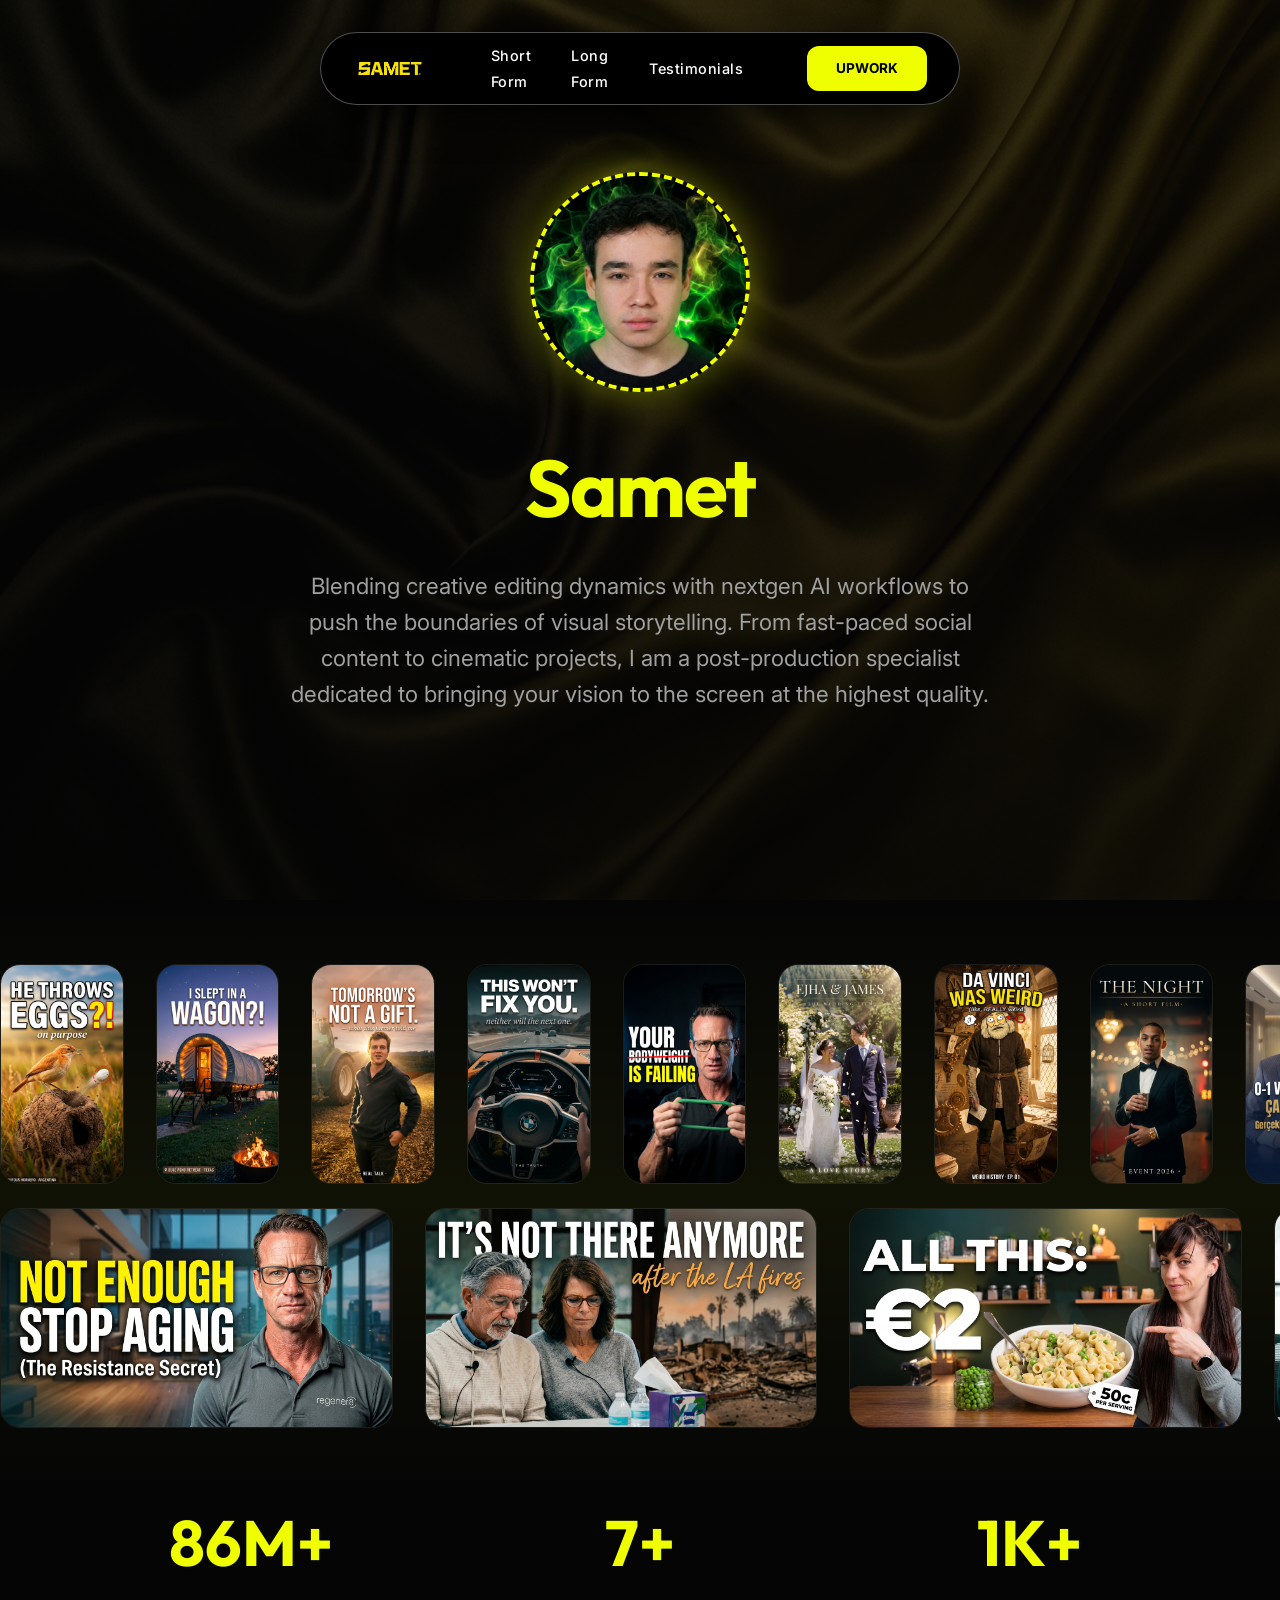
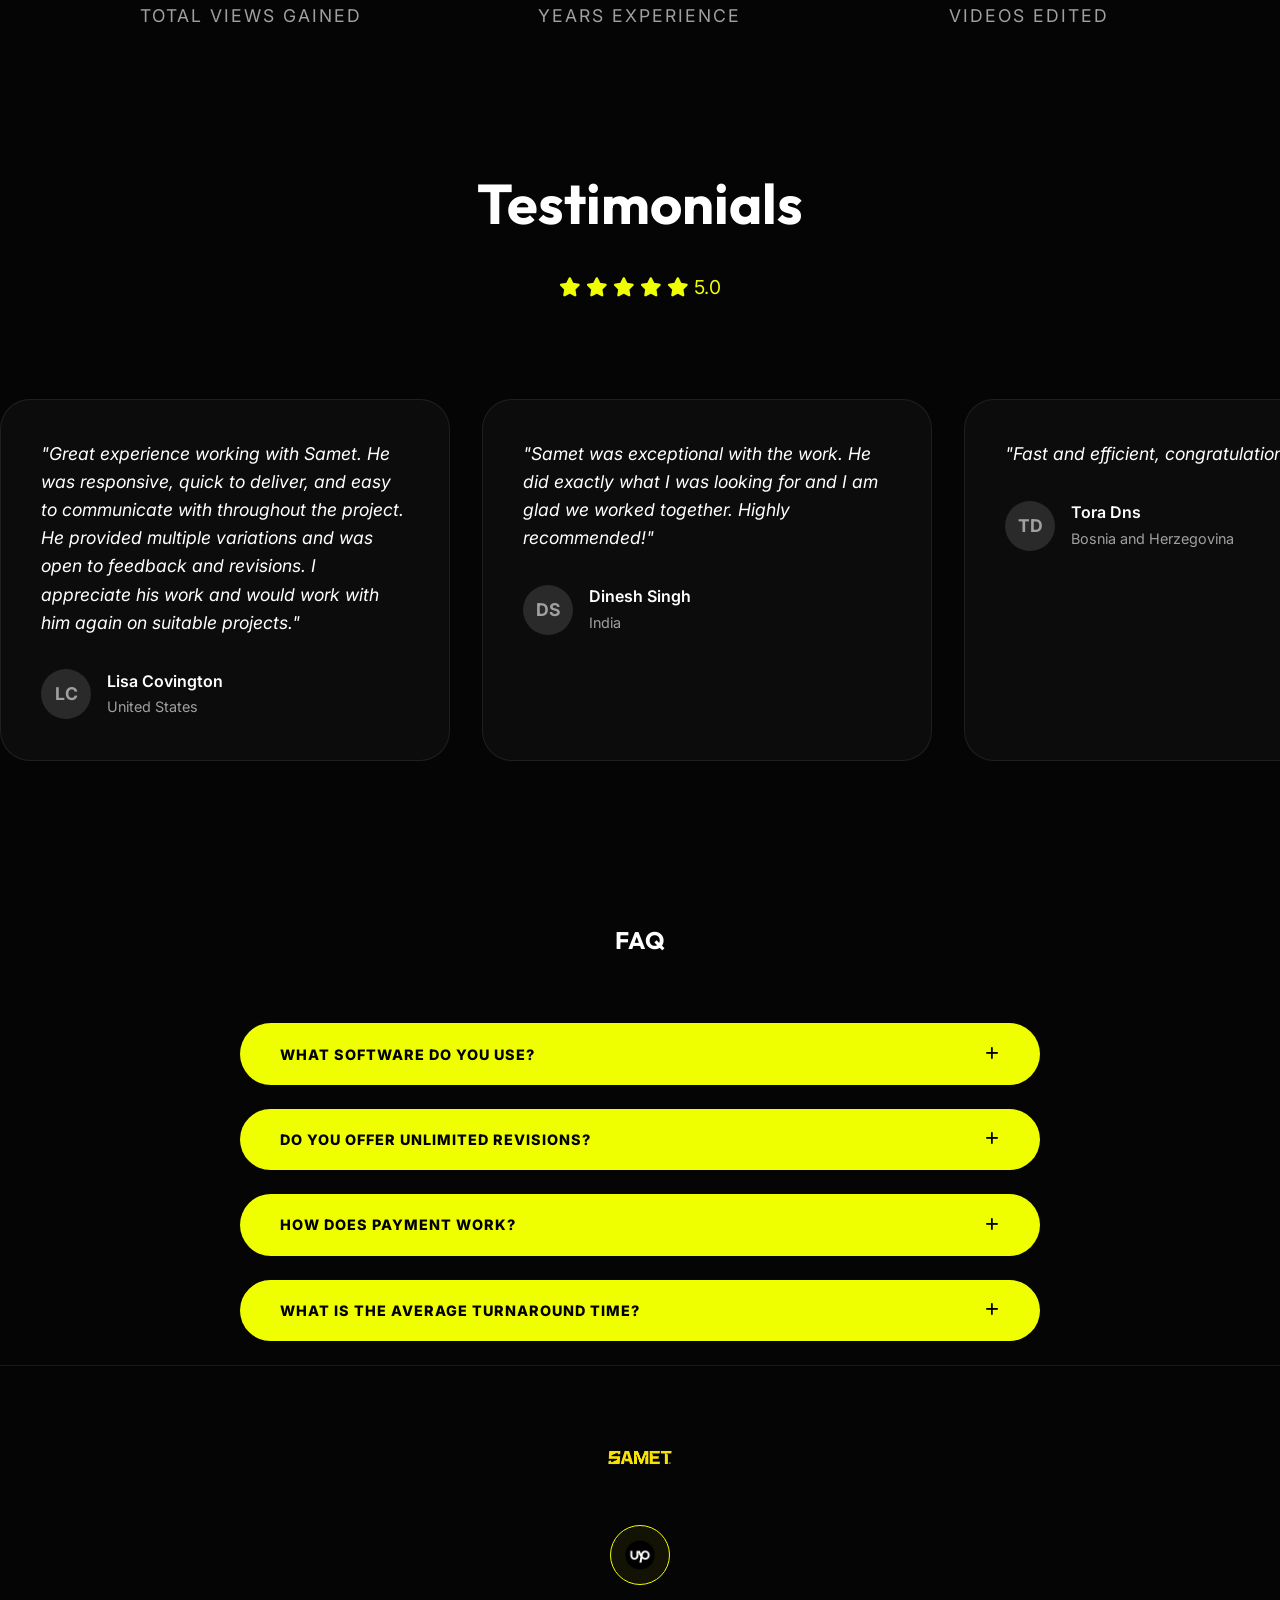
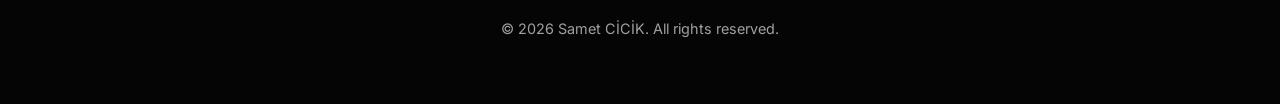
==== index.html @ 7d6d7847 "Add files via upload" ====
<!DOCTYPE html>
<html lang="en">
<head>
    <meta charset="UTF-8">
    <meta name="viewport" content="width=device-width, initial-scale=1.0">
    <title>Samet | Premium Video Editing Portfolio</title>
    <meta name="description" content="Professional video editor for top content creators. High conversion, retention-focused editing.">
    <link rel="stylesheet" href="style.css">
    <link rel="icon" type="image/png" href="logo.png">
    <link rel="stylesheet" href="https://cdnjs.cloudflare.com/ajax/libs/font-awesome/6.4.0/css/all.min.css">
</head>
<body>

    <nav>
        <div class="nav-capsule">
            <a href="#" class="nav-logo"><img src="logoyazi.png" alt="SAMET."></a>
            <ul class="nav-links">
                <li><a href="short.html" id="nav-short-form">Short Form</a></li>
                <li><a href="long.html" id="nav-long-form">Long Form</a></li>
                <li><a href="#testimonials">Testimonials</a></li>
            </ul>
            <a href="https://www.upwork.com/freelancers/~013fd8ff4d81ea046d" target="_blank" class="nav-cta">UPWORK</a>
        </div>
    </nav>

    <main>
        <!-- Hero Section -->
        <section class="hero" id="home">
            <div class="hero-glow"></div>
            <div class="container">
                <div class="profile-container" data-reveal>
                    <img src="pp.jpeg" alt="Samet" class="profile-img">
                </div>
                <h1 data-reveal>Samet</h1>
                <p data-reveal>Blending creative editing dynamics with nextgen AI workflows to push the boundaries of visual storytelling. From fast-paced social content to cinematic projects, I am a post-production specialist dedicated to bringing your vision to the screen at the highest quality.</p>
            </div>
        </section>

        <!-- Portfolio Preview -->
        <div class="portfolio-preview" id="portfolio">
            <!-- Row 1: Short videos - normal speed -->
            <div class="marquee-container">
                <img src="masaustuthumbnails/short1.jpeg" alt="Short 1" class="thumbnail-strip">
                <img src="masaustuthumbnails/short3.jpeg" alt="Short 3" class="thumbnail-strip">
                <img src="masaustuthumbnails/short5.jpeg" alt="Short 5" class="thumbnail-strip">
                <img src="masaustuthumbnails/short7.jpeg" alt="Short 7" class="thumbnail-strip">
                <img src="masaustuthumbnails/short9.jpeg" alt="Short 9" class="thumbnail-strip">
                <img src="masaustuthumbnails/short2.jpeg" alt="Short 2" class="thumbnail-strip">
                <img src="masaustuthumbnails/short4.jpeg" alt="Short 4" class="thumbnail-strip">
                <img src="masaustuthumbnails/short6.jpeg" alt="Short 6" class="thumbnail-strip">
                <img src="masaustuthumbnails/short8.jpeg" alt="Short 8" class="thumbnail-strip">
                <img src="masaustuthumbnails/short10.jpeg" alt="Short 10" class="thumbnail-strip">
                <!-- Duplicate for loop -->
                <img src="masaustuthumbnails/short1.jpeg" alt="Short 1" class="thumbnail-strip">
                <img src="masaustuthumbnails/short3.jpeg" alt="Short 3" class="thumbnail-strip">
                <img src="masaustuthumbnails/short5.jpeg" alt="Short 5" class="thumbnail-strip">
                <img src="masaustuthumbnails/short7.jpeg" alt="Short 7" class="thumbnail-strip">
                <img src="masaustuthumbnails/short9.jpeg" alt="Short 9" class="thumbnail-strip">
                <img src="masaustuthumbnails/short2.jpeg" alt="Short 2" class="thumbnail-strip">
                <img src="masaustuthumbnails/short4.jpeg" alt="Short 4" class="thumbnail-strip">
                <img src="masaustuthumbnails/short6.jpeg" alt="Short 6" class="thumbnail-strip">
                <img src="masaustuthumbnails/short8.jpeg" alt="Short 8" class="thumbnail-strip">
                <img src="masaustuthumbnails/short10.jpeg" alt="Short 10" class="thumbnail-strip">
            </div>
            <!-- Row 2: Long videos - slower -->
            <div class="marquee-container marquee-slow">
                <img src="masaustuthumbnails/long1.jpeg" alt="Long 1" class="thumbnail-strip">
                <img src="masaustuthumbnails/long3.jpeg" alt="Long 3" class="thumbnail-strip">
                <img src="masaustuthumbnails/long5.jpeg" alt="Long 5" class="thumbnail-strip">
                <img src="masaustuthumbnails/long7.jpeg" alt="Long 7" class="thumbnail-strip">
                <img src="masaustuthumbnails/long2.jpeg" alt="Long 2" class="thumbnail-strip">
                <img src="masaustuthumbnails/long4.jpeg" alt="Long 4" class="thumbnail-strip">
                <img src="masaustuthumbnails/long6.jpeg" alt="Long 6" class="thumbnail-strip">
                <!-- Duplicate for loop -->
                <img src="masaustuthumbnails/long1.jpeg" alt="Long 1" class="thumbnail-strip">
                <img src="masaustuthumbnails/long3.jpeg" alt="Long 3" class="thumbnail-strip">
                <img src="masaustuthumbnails/long5.jpeg" alt="Long 5" class="thumbnail-strip">
                <img src="masaustuthumbnails/long7.jpeg" alt="Long 7" class="thumbnail-strip">
                <img src="masaustuthumbnails/long2.jpeg" alt="Long 2" class="thumbnail-strip">
                <img src="masaustuthumbnails/long4.jpeg" alt="Long 4" class="thumbnail-strip">
                <img src="masaustuthumbnails/long6.jpeg" alt="Long 6" class="thumbnail-strip">
            </div>
        </div>

        <!-- Stats Section -->
        <section class="container stats">
            <div class="stat-item" data-reveal>
                <h2>86M+</h2>
                <p>Total Views Gained</p>
            </div>
            <div class="stat-item" data-reveal>
                <h2>7+</h2>
                <p>Years Experience</p>
            </div>
            <div class="stat-item" data-reveal>
                <h2>1K+</h2>
                <p>Videos Edited</p>
            </div>
        </section>

        <section id="testimonials">
            <div class="container">
                <div class="testimonials-header" data-reveal>
                    <h2>Testimonials</h2>

                    <div class="stars">
                        <i class="fas fa-star"></i>
                        <i class="fas fa-star"></i>
                        <i class="fas fa-star"></i>
                        <i class="fas fa-star"></i>
                        <i class="fas fa-star"></i>
                        <span>5.0</span>
                    </div>
                </div>
            </div>

            <div class="testimonial-grid">
                <div class="testimonial-track">
                    <!-- First set of cards -->
                    <div class="testimonial-card">
                        <p>"Great experience working with Samet. He was responsive, quick to deliver, and easy to communicate with throughout the project. He provided multiple variations and was open to feedback and revisions. I appreciate his work and would work with him again on suitable projects."</p>
                        <div class="user-info">
                            <div class="avatar-placeholder">LC</div>
                            <div class="user-details">
                                <h4>Lisa Covington</h4>
                                <span>United States</span>
                            </div>
                        </div>
                    </div>
                    <div class="testimonial-card">
                        <p>"Samet was exceptional with the work. He did exactly what I was looking for and I am glad we worked together. Highly recommended!"</p>
                        <div class="user-info">
                            <div class="avatar-placeholder">DS</div>
                            <div class="user-details">
                                <h4>Dinesh Singh</h4>
                                <span>India</span>
                            </div>
                        </div>
                    </div>
                    <div class="testimonial-card">
                        <p>"Fast and efficient, congratulations."</p>
                        <div class="user-info">
                            <div class="avatar-placeholder">TD</div>
                            <div class="user-details">
                                <h4>Tora Dns</h4>
                                <span>Bosnia and Herzegovina</span>
                            </div>
                        </div>
                    </div>
                    <div class="testimonial-card">
                        <p>"Job completed successfully with strong skills that make you an excellent freelancer who I feel comfortable reaching out to."</p>
                        <div class="user-info">
                            <div class="avatar-placeholder">FB</div>
                            <div class="user-details">
                                <h4>Fabio Bronski</h4>
                                <span>Romania</span>
                            </div>
                        </div>
                    </div>
                    <div class="testimonial-card">
                        <p>"Spectacular speed to complete task."</p>
                        <div class="user-info">
                            <div class="avatar-placeholder">LH</div>
                            <div class="user-details">
                                <h4>La Habra</h4>
                                <span>United States</span>
                            </div>
                        </div>
                    </div>
                    <!-- Duplicate set for seamless loop -->
                    <div class="testimonial-card">
                        <p>"Great experience working with Samet. He was responsive, quick to deliver, and easy to communicate with throughout the project. He provided multiple variations and was open to feedback and revisions. I appreciate his work and would work with him again on suitable projects."</p>
                        <div class="user-info">
                            <div class="avatar-placeholder">LC</div>
                            <div class="user-details">
                                <h4>Lisa Covington</h4>
                                <span>United States</span>
                            </div>
                        </div>
                    </div>
                    <div class="testimonial-card">
                        <p>"Samet was exceptional with the work. He did exactly what I was looking for and I am glad we worked together. Highly recommended!"</p>
                        <div class="user-info">
                            <div class="avatar-placeholder">DS</div>
                            <div class="user-details">
                                <h4>Dinesh Singh</h4>
                                <span>India</span>
                            </div>
                        </div>
                    </div>
                    <div class="testimonial-card">
                        <p>"Fast and efficient, congratulations."</p>
                        <div class="user-info">
                            <div class="avatar-placeholder">TD</div>
                            <div class="user-details">
                                <h4>Tora Dns</h4>
                                <span>Bosnia and Herzegovina</span>
                            </div>
                        </div>
                    </div>
                    <div class="testimonial-card">
                        <p>"Job completed successfully with strong skills that make you an excellent freelancer who I feel comfortable reaching out to."</p>
                        <div class="user-info">
                            <div class="avatar-placeholder">FB</div>
                            <div class="user-details">
                                <h4>Fabio Bronski</h4>
                                <span>Romania</span>
                            </div>
                        </div>
                    </div>
                    <div class="testimonial-card">
                        <p>"Spectacular speed to complete task."</p>
                        <div class="user-info">
                            <div class="avatar-placeholder">LH</div>
                            <div class="user-details">
                                <h4>La Habra</h4>
                                <span>United States</span>
                            </div>
                        </div>
                    </div>
                </div>
            </div>
        </section>

        <!-- FAQ -->
        <section id="faq" class="container">
            <div class="faq-header" data-reveal>
                <h2>FAQ</h2>
            </div>
            <div class="faq-container">
                <div class="faq-item" data-reveal>
                    <div class="faq-question">What software do you use? <i class="fas fa-plus"></i></div>
                    <div class="faq-answer">I primarily use Adobe Premiere Pro and CapCut Pro for high-end editing and motion graphics.</div>
                </div>
                <div class="faq-item" data-reveal>
                    <div class="faq-question">Do you offer unlimited revisions? <i class="fas fa-plus"></i></div>
                    <div class="faq-answer">Yes, I provide unlimited minor revisions until you are 100% satisfied with the result.</div>
                </div>
                <div class="faq-item" data-reveal>
                    <div class="faq-question">How does payment work? <i class="fas fa-plus"></i></div>
                    <div class="faq-answer">Payments are only made through Upwork to ensure security and transparency for both parties.</div>
                </div>
                <div class="faq-item" data-reveal>
                    <div class="faq-question">What is the average turnaround time? <i class="fas fa-plus"></i></div>
                    <div class="faq-answer">Short-form content typically takes 2-4 hours. Long-form content takes 4-12 hours depending on the length and complexity.</div>
                </div>
            </div>
        </section>
    </main>

    <footer>
        <div class="container">
            <a href="#" class="nav-logo" style="display: inline-block; margin-bottom: 2rem;"><img src="logoyazi.png" alt="SAMET."></a>
            <div class="footer-socials">
                <a href="https://www.upwork.com/freelancers/~013fd8ff4d81ea046d" class="upwork-footer-link" target="_blank" title="Upwork Profile">
                    <img src="upwork-icon.png" alt="Upwork" style="height: 30px; width: auto;">
                </a>
            </div>
            <div class="footer-bottom">
                &copy; 2026 Samet CİCİK. All rights reserved.
            </div>
        </div>
    </footer>

    <script src="script.js"></script>
</body>
</html>
---- style.css ----
@import url('https://fonts.googleapis.com/css2?family=Outfit:wght@300;400;500;600;700&family=Inter:wght@300;400;500;600&display=swap');

:root {
    --bg-color: #050505;
    --primary-color: #EFFF00;
    --primary-glow: rgba(239, 255, 0, 0.4);
    --text-main: #ffffff;
    --text-dim: #a0a0a0;
    --glass-bg: rgba(255, 255, 255, 0.03);
    --glass-border: rgba(255, 255, 255, 0.08);
    --card-shadow: 0 8px 32px 0 rgba(0, 0, 0, 0.8);
    --transition: all 0.4s cubic-bezier(0.16, 1, 0.3, 1);
}

* {
    margin: 0;
    padding: 0;
    box-sizing: border-box;
    scroll-behavior: smooth;
}

body {
    background-color: var(--bg-color);
    color: var(--text-main);
    font-family: 'Inter', sans-serif;
    line-height: 1.6;
    overflow-x: hidden;
}

h1, h2, h3, .nav-logo {
    font-family: 'Outfit', sans-serif;
    font-weight: 700;
}

/* --- Layout --- */
.container {
    max-width: 1200px;
    margin: 0 auto;
    padding: 0 2rem;
}

section {
    padding: 8rem 0;
}

/* --- Navbar --- */
nav {
    position: fixed;
    top: 2rem;
    left: 50%;
    transform: translateX(-50%);
    width: auto;
    z-index: 1000;
    display: flex;
    justify-content: center;
    background: transparent;
    border: none;
    backdrop-filter: none;
}

.nav-capsule {
    background: #000;
    border: 1px solid rgba(255, 255, 255, 0.3);
    border-radius: 100px;
    padding: 0.5rem 2rem;
    display: flex;
    align-items: center;
    gap: 4rem;
    box-shadow: 0 10px 40px rgba(0, 0, 0, 0.8);
}

.nav-logo {
    display: flex;
    align-items: center;
    text-decoration: none;
}

.nav-logo img {
    height: 55px;
    width: auto;
    display: block;
}

.nav-links {
    display: flex;
    gap: 2rem;
    list-style: none;
    align-items: center;
}

.nav-links a {
    text-decoration: none;
    color: #fff;
    font-weight: 500;
    transition: var(--transition);
    font-size: 0.9rem;
    letter-spacing: 0.5px;
}

.nav-links a:hover {
    color: var(--primary-color);
}

.nav-cta {
    background: var(--primary-color);
    color: #000;
    padding: 0.7rem 1.8rem;
    border-radius: 12px;
    font-weight: 700;
    text-decoration: none;
    transition: var(--transition);
    font-size: 0.85rem;
}

.nav-cta:hover {
    transform: scale(1.05);
    background: #fff;
}

/* --- Hero --- */
.hero {
    min-height: 100vh;
    display: flex;
    flex-direction: column;
    justify-content: center;
    align-items: center;
    text-align: center;
    position: relative;
    padding-top: 10rem;
    background: linear-gradient(to bottom, rgba(5, 5, 5, 0.7), rgba(5, 5, 5, 0.9)), url('bg.jpeg');
    background-size: cover;
    background-position: center;
    background-attachment: fixed;
}

.hero-glow {
    position: absolute;
    top: 10%;
    width: 600px;
    height: 600px;
    background: radial-gradient(circle, var(--primary-glow) 0%, transparent 70%);
    z-index: -1;
    filter: blur(60px);
}

.profile-container {
    position: relative;
    width: 220px;
    height: 220px;
    margin: 0 auto 2rem;
}

.profile-img {
    width: 100%;
    height: 100%;
    border-radius: 50%;
    object-fit: cover;
    border: 4px dashed var(--primary-color);
    box-shadow: 0 0 40px var(--primary-glow);
}

.hero h1 {
    font-size: 5rem;
    margin-bottom: 1rem;
    letter-spacing: -2px;
    color: var(--primary-color);
}

.hero p {
    color: var(--text-dim);
    font-size: 1.4rem;
    max-width: 700px;
    margin-bottom: 3rem;
}

.primary-btn {
    background: var(--primary-color);
    color: #000;
    padding: 1.2rem 3rem;
    border-radius: 50px;
    font-weight: 800;
    font-size: 1.1rem;
    text-decoration: none;
    transition: var(--transition);
    border: none;
    cursor: pointer;
    text-transform: uppercase;
    letter-spacing: 0.05em;
}

.primary-btn:hover {
    transform: translateY(-5px);
    box-shadow: 0 10px 40px var(--primary-glow);
}

/* --- Thumbnails --- */
.portfolio-preview {
    width: 100%;
    overflow: hidden;
    padding: 4rem 0;
    background: linear-gradient(180deg, transparent, rgba(239, 255, 0, 0.05), transparent);
    display: flex;
    flex-direction: column;
    gap: 1.5rem;
}

.marquee-container {
    display: flex;
    gap: 2rem;
    width: max-content;
    animation: marquee 30s linear infinite;
}

.marquee-slow {
    animation: marquee 55s linear infinite;
}

.thumbnail-strip {
    height: 220px;
    width: auto;
    border-radius: 20px;
    border: 1px solid var(--glass-border);
}

@keyframes marquee {
    0% { transform: translateX(0); }
    100% { transform: translateX(-50%); }
}

/* --- Stats --- */
.stats {
    display: grid;
    grid-template-columns: repeat(3, 1fr);
    gap: 2rem;
    text-align: center;
}

.stat-item h2 {
    font-size: 4rem;
    color: var(--primary-color);
    margin-bottom: 0.5rem;
}

.stat-item p {
    color: var(--text-dim);
    font-size: 1.1rem;
    text-transform: uppercase;
    letter-spacing: 2px;
}

/* --- Testimonials --- */
.testimonials-header {
    text-align: center;
    margin-bottom: 4rem;
}

.testimonials-header h2 {
    font-size: 3.5rem;
    margin-bottom: 1.5rem;
}

.client-avatars {
    display: flex;
    justify-content: center;
    gap: -1rem;
    margin-bottom: 1rem;
}

.client-avatar {
    width: 50px;
    height: 50px;
    border-radius: 50%;
    border: 3px solid var(--bg-color);
    object-fit: cover;
    margin-left: -15px;
}

.stars {
    color: var(--primary-color);
    font-size: 1.2rem;
}

.testimonial-grid {
    overflow: hidden;
    padding: 2rem 0;
    width: 100%;
}

.testimonial-track {
    display: flex;
    gap: 2rem;
    width: max-content;
    animation: marquee-testimonials 40s linear infinite;
}

.testimonial-card {
    background: var(--glass-bg);
    border: 1px solid var(--glass-border);
    padding: 2.5rem;
    border-radius: 30px;
    transition: var(--transition);
    width: 450px;
    flex-shrink: 0;
}

@keyframes marquee-testimonials {
    0% { transform: translateX(0); }
    100% { transform: translateX(-50%); }
}

.testimonial-card:hover {
    background: rgba(255, 255, 255, 0.07);
    transform: translateY(-10px);
}

.testimonial-card p {
    font-size: 1.1rem;
    margin-bottom: 2rem;
    font-style: italic;
}

.user-info {
    display: flex;
    align-items: center;
    gap: 1rem;
}

.user-info img {
    width: 50px;
    height: 50px;
    border-radius: 50%;
    object-fit: cover;
}

.avatar-placeholder {
    width: 50px;
    height: 50px;
    background: #2a2a2a;
    color: #a0a0a0;
    border-radius: 50%;
    display: flex;
    align-items: center;
    justify-content: center;
    font-weight: 700;
    font-size: 1.1rem;
    flex-shrink: 0;
}

.user-details h4 {
    font-weight: 600;
}

.user-details span {
    color: var(--text-dim);
    font-size: 0.9rem;
}

/* --- Starting Is Simple --- */
.cta-section {
    background: linear-gradient(180deg, #050505 0%, #151505 100%);
}

.steps-container {
    display: grid;
    grid-template-columns: 1fr 1fr;
    gap: 4rem;
    align-items: center;
}

.step-item {
    display: flex;
    gap: 1.5rem;
    margin-bottom: 2.5rem;
    padding: 2rem;
    background: var(--glass-bg);
    border: 1px solid var(--glass-border);
    border-radius: 20px;
}

.step-icon {
    width: 60px;
    height: 60px;
    background: var(--primary-color);
    color: #000;
    display: flex;
    align-items: center;
    justify-content: center;
    border-radius: 15px;
    font-weight: 900;
    font-size: 1.5rem;
    flex-shrink: 0;
}

.step-content h3 {
    margin-bottom: 0.5rem;
    font-size: 1.5rem;
}

.step-content p {
    color: var(--text-dim);
}

.video-mockup {
    position: relative;
    border-radius: 30px;
    overflow: hidden;
    box-shadow: 0 0 50px rgba(0,0,0,0.5);
    border: 1px solid var(--glass-border);
}

.video-mockup img {
    width: 100%;
    display: block;
}

/* --- FAQ --- */
.faq-header {
    text-align: center;
    margin-bottom: 4rem;
}

.faq-container {
    max-width: 800px;
    margin: 0 auto;
}

.faq-item {
    margin-bottom: 1.5rem;
    border-radius: 50px;
    overflow: hidden;
    background: var(--primary-color);
    border: none;
    transition: var(--transition);
}

.faq-question {
    padding: 1.2rem 2.5rem;
    display: flex;
    justify-content: space-between;
    align-items: center;
    cursor: pointer;
    font-weight: 800;
    color: #000;
    transition: var(--transition);
    text-transform: uppercase;
    font-size: 0.9rem;
    letter-spacing: 1px;
}

.faq-answer {
    padding: 0 2.5rem;
    max-height: 0;
    overflow: hidden;
    transition: max-height 0.4s cubic-bezier(0.16, 1, 0.3, 1);
    color: #000;
    font-weight: 500;
}

.faq-item.active {
    background: #fff;
    border-radius: 25px;
}

.faq-item.active .faq-answer {
    padding-bottom: 1.5rem;
    max-height: 200px;
}

.faq-item.active .faq-question {
    color: #000;
}

/* --- Contact --- */
.contact-section {
    text-align: center;
}

.contact-form {
    max-width: 600px;
    margin: 4rem auto;
    background: var(--glass-bg);
    padding: 3rem;
    border-radius: 40px;
    border: 1px solid var(--glass-border);
}

.form-group {
    margin-bottom: 1.5rem;
    text-align: left;
}

.form-group label {
    display: block;
    margin-bottom: 0.5rem;
    color: var(--text-dim);
    font-size: 0.9rem;
}

.form-group input, .form-group textarea {
    width: 100%;
    background: rgba(255, 255, 255, 0.05);
    border: 1px solid var(--glass-border);
    padding: 1rem;
    border-radius: 12px;
    color: #fff;
    font-family: inherit;
    transition: var(--transition);
}

.form-group input:focus, .form-group textarea:focus {
    outline: none;
    border-color: var(--primary-color);
    background: rgba(255, 255, 255, 0.08);
}

/* --- Footer --- */
footer {
    padding: 4rem 0;
    border-top: 1px solid var(--glass-border);
    text-align: center;
}

.footer-socials {
    display: flex;
    justify-content: center;
    gap: 2rem;
    margin-bottom: 2rem;
}

.footer-socials a {
    display: flex;
    align-items: center;
    justify-content: center;
    text-decoration: none;
    padding: 0.8rem;
    width: 60px;
    height: 60px;
    border: 1px solid var(--primary-color);
    border-radius: 50%;
    transition: var(--transition);
    background: rgba(239, 255, 0, 0.05);
}

.footer-socials a:hover {
    background: var(--primary-color);
    color: #000;
    transform: translateY(-3px);
    box-shadow: 0 5px 20px var(--primary-glow);
}

.footer-bottom {
    color: var(--text-dim);
    font-size: 0.9rem;
}

/* --- Animations --- */
[data-reveal] {
    opacity: 0;
    transform: translateY(30px);
    transition: opacity 0.8s ease-out, transform 0.8s ease-out;
}

[data-reveal].revealed {
    opacity: 1;
    transform: translateY(0);
}

@media (max-width: 768px) {
    .hero h1 { font-size: 3rem; }
    .nav-links { display: none; }
    .stats { grid-template-columns: 1fr; }
    .steps-container { grid-template-columns: 1fr; }
    .hero-glow { width: 100%; }
}
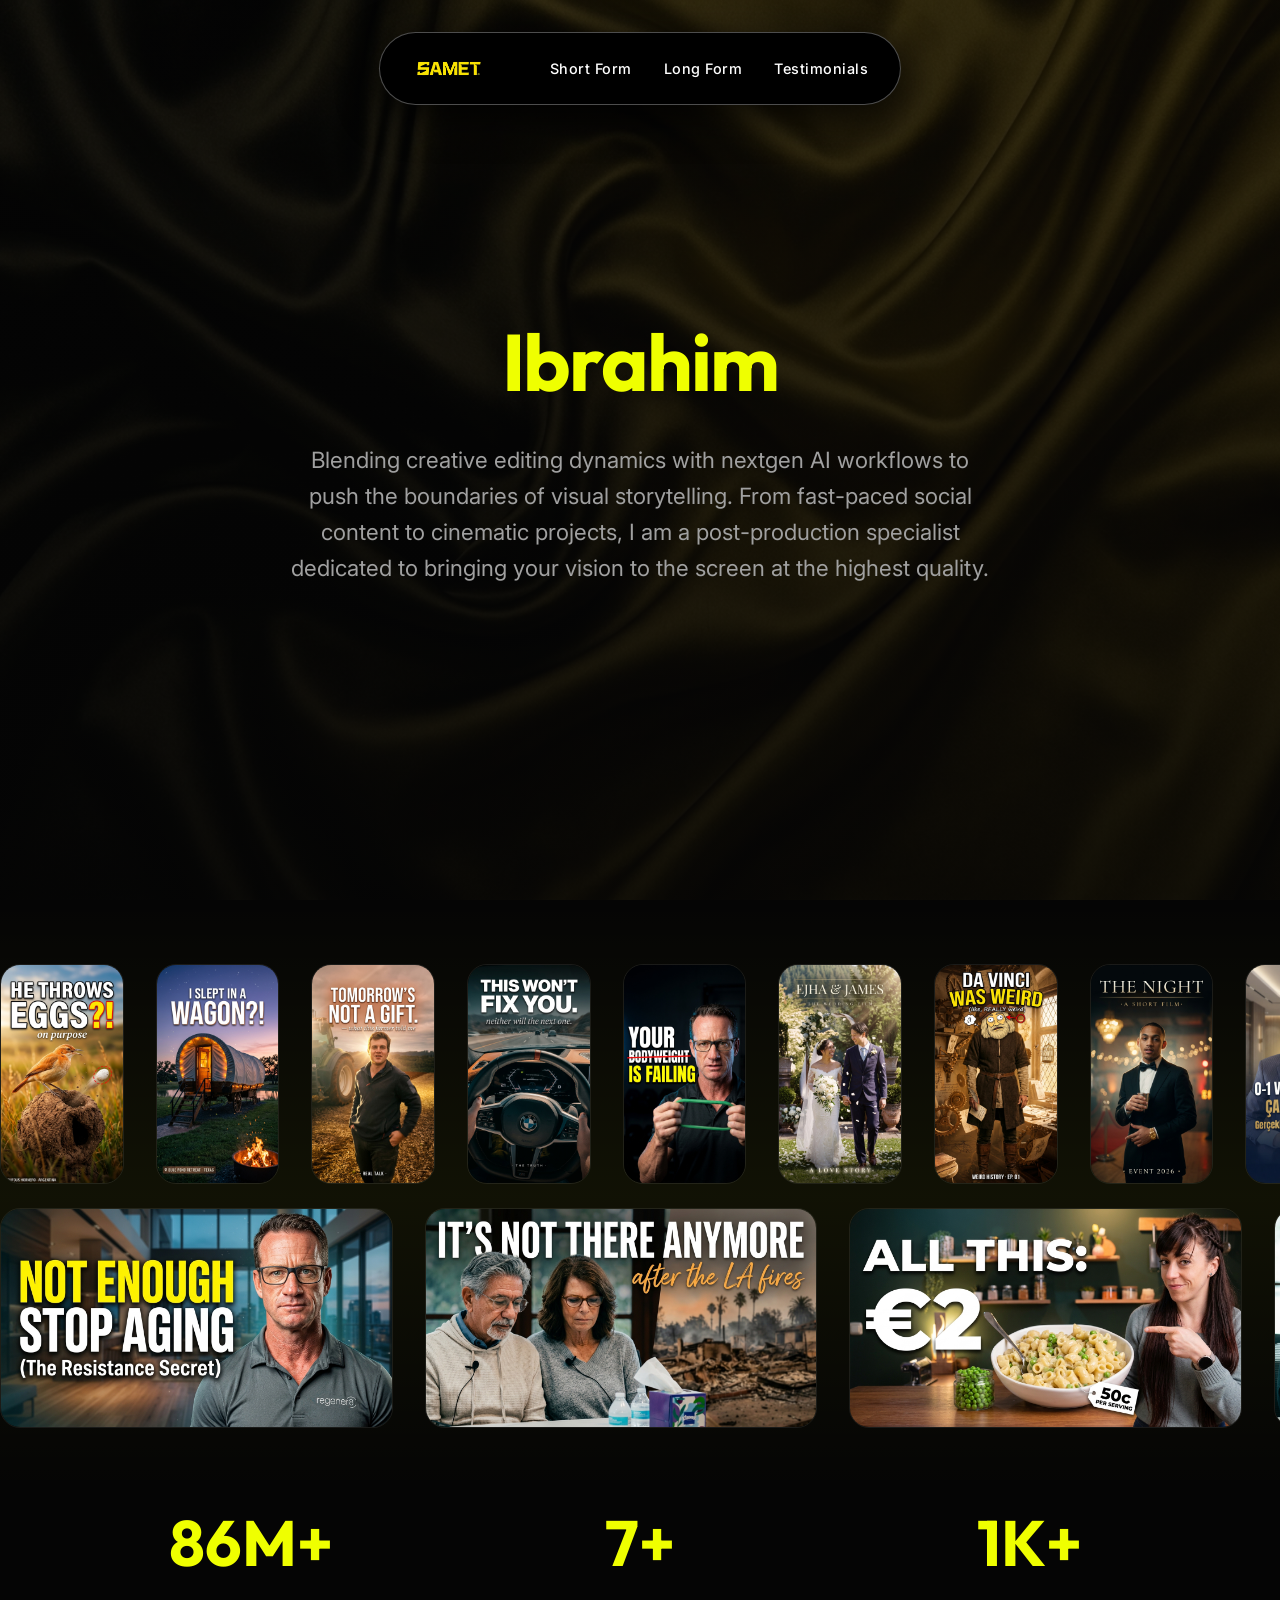
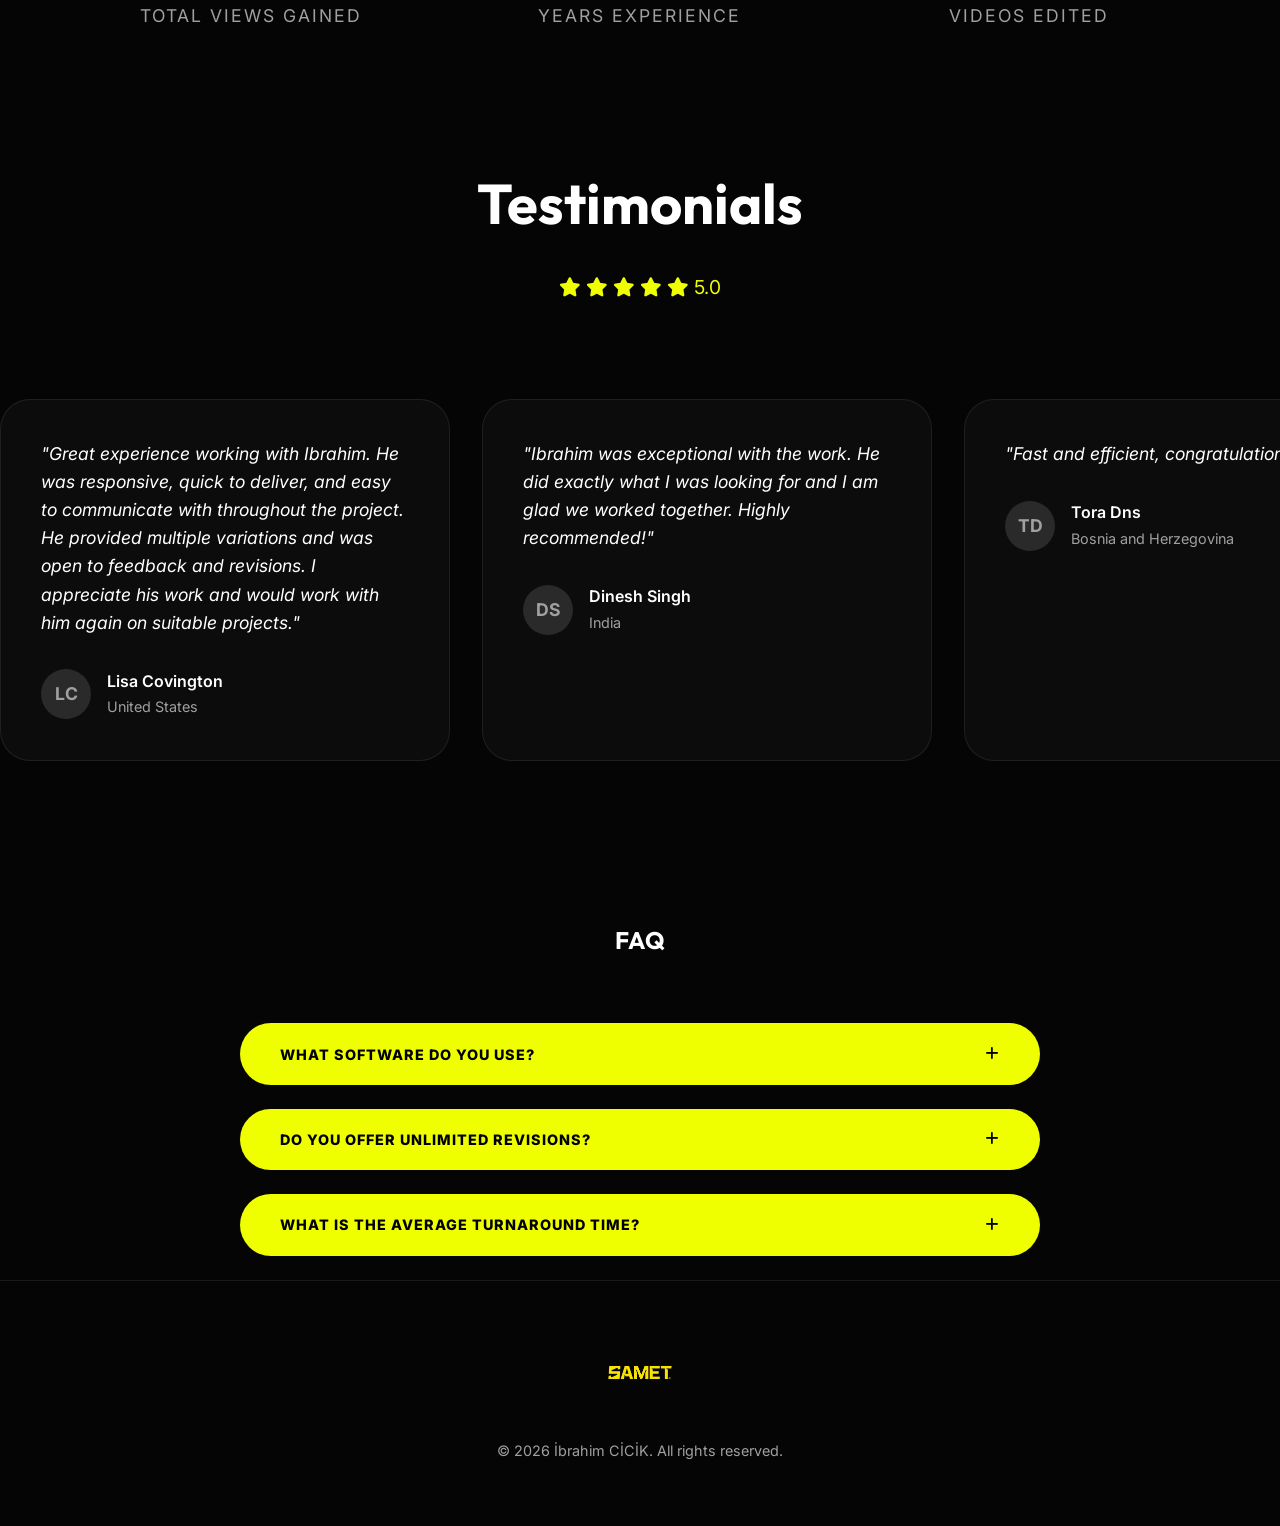
==== commit 28155bad: "Update index.html" ====
--- a/index.html
+++ b/index.html
@@ -3,7 +3,7 @@
 <head>
     <meta charset="UTF-8">
     <meta name="viewport" content="width=device-width, initial-scale=1.0">
-    <title>Samet | Premium Video Editing Portfolio</title>
+    <title>Ibrahim | Premium Video Editing Portfolio</title>
     <meta name="description" content="Professional video editor for top content creators. High conversion, retention-focused editing.">
     <link rel="stylesheet" href="style.css">
     <link rel="icon" type="image/png" href="logo.png">
@@ -13,13 +13,12 @@
 
     <nav>
         <div class="nav-capsule">
-            <a href="#" class="nav-logo"><img src="logoyazi.png" alt="SAMET."></a>
+            <a href="#" class="nav-logo"><img src="logoyazi.png" alt="IBRAHIM."></a>
             <ul class="nav-links">
                 <li><a href="short.html" id="nav-short-form">Short Form</a></li>
                 <li><a href="long.html" id="nav-long-form">Long Form</a></li>
                 <li><a href="#testimonials">Testimonials</a></li>
             </ul>
-            <a href="https://www.upwork.com/freelancers/~013fd8ff4d81ea046d" target="_blank" class="nav-cta">UPWORK</a>
         </div>
     </nav>
 
@@ -28,10 +27,7 @@
         <section class="hero" id="home">
             <div class="hero-glow"></div>
             <div class="container">
-                <div class="profile-container" data-reveal>
-                    <img src="pp.jpeg" alt="Samet" class="profile-img">
-                </div>
-                <h1 data-reveal>Samet</h1>
+                <h1 data-reveal>Ibrahim</h1>
                 <p data-reveal>Blending creative editing dynamics with nextgen AI workflows to push the boundaries of visual storytelling. From fast-paced social content to cinematic projects, I am a post-production specialist dedicated to bringing your vision to the screen at the highest quality.</p>
             </div>
         </section>
@@ -118,7 +114,7 @@
                 <div class="testimonial-track">
                     <!-- First set of cards -->
                     <div class="testimonial-card">
-                        <p>"Great experience working with Samet. He was responsive, quick to deliver, and easy to communicate with throughout the project. He provided multiple variations and was open to feedback and revisions. I appreciate his work and would work with him again on suitable projects."</p>
+                        <p>"Great experience working with Ibrahim. He was responsive, quick to deliver, and easy to communicate with throughout the project. He provided multiple variations and was open to feedback and revisions. I appreciate his work and would work with him again on suitable projects."</p>
                         <div class="user-info">
                             <div class="avatar-placeholder">LC</div>
                             <div class="user-details">
@@ -128,7 +124,7 @@
                         </div>
                     </div>
                     <div class="testimonial-card">
-                        <p>"Samet was exceptional with the work. He did exactly what I was looking for and I am glad we worked together. Highly recommended!"</p>
+                        <p>"Ibrahim was exceptional with the work. He did exactly what I was looking for and I am glad we worked together. Highly recommended!"</p>
                         <div class="user-info">
                             <div class="avatar-placeholder">DS</div>
                             <div class="user-details">
@@ -169,7 +165,7 @@
                     </div>
                     <!-- Duplicate set for seamless loop -->
                     <div class="testimonial-card">
-                        <p>"Great experience working with Samet. He was responsive, quick to deliver, and easy to communicate with throughout the project. He provided multiple variations and was open to feedback and revisions. I appreciate his work and would work with him again on suitable projects."</p>
+                        <p>"Great experience working with Ibrahim. He was responsive, quick to deliver, and easy to communicate with throughout the project. He provided multiple variations and was open to feedback and revisions. I appreciate his work and would work with him again on suitable projects."</p>
                         <div class="user-info">
                             <div class="avatar-placeholder">LC</div>
                             <div class="user-details">
@@ -179,7 +175,7 @@
                         </div>
                     </div>
                     <div class="testimonial-card">
-                        <p>"Samet was exceptional with the work. He did exactly what I was looking for and I am glad we worked together. Highly recommended!"</p>
+                        <p>"Ibrahim was exceptional with the work. He did exactly what I was looking for and I am glad we worked together. Highly recommended!"</p>
                         <div class="user-info">
                             <div class="avatar-placeholder">DS</div>
                             <div class="user-details">
@@ -237,10 +233,6 @@
                     <div class="faq-answer">Yes, I provide unlimited minor revisions until you are 100% satisfied with the result.</div>
                 </div>
                 <div class="faq-item" data-reveal>
-                    <div class="faq-question">How does payment work? <i class="fas fa-plus"></i></div>
-                    <div class="faq-answer">Payments are only made through Upwork to ensure security and transparency for both parties.</div>
-                </div>
-                <div class="faq-item" data-reveal>
                     <div class="faq-question">What is the average turnaround time? <i class="fas fa-plus"></i></div>
                     <div class="faq-answer">Short-form content typically takes 2-4 hours. Long-form content takes 4-12 hours depending on the length and complexity.</div>
                 </div>
@@ -250,14 +242,9 @@
 
     <footer>
         <div class="container">
-            <a href="#" class="nav-logo" style="display: inline-block; margin-bottom: 2rem;"><img src="logoyazi.png" alt="SAMET."></a>
-            <div class="footer-socials">
-                <a href="https://www.upwork.com/freelancers/~013fd8ff4d81ea046d" class="upwork-footer-link" target="_blank" title="Upwork Profile">
-                    <img src="upwork-icon.png" alt="Upwork" style="height: 30px; width: auto;">
-                </a>
-            </div>
+            <a href="#" class="nav-logo" style="display: inline-block; margin-bottom: 2rem;"><img src="logoyazi.png" alt="IBRAHIM."></a>
             <div class="footer-bottom">
-                &copy; 2026 Samet CİCİK. All rights reserved.
+                &copy; 2026 İbrahim CİCİK. All rights reserved.
             </div>
         </div>
     </footer>
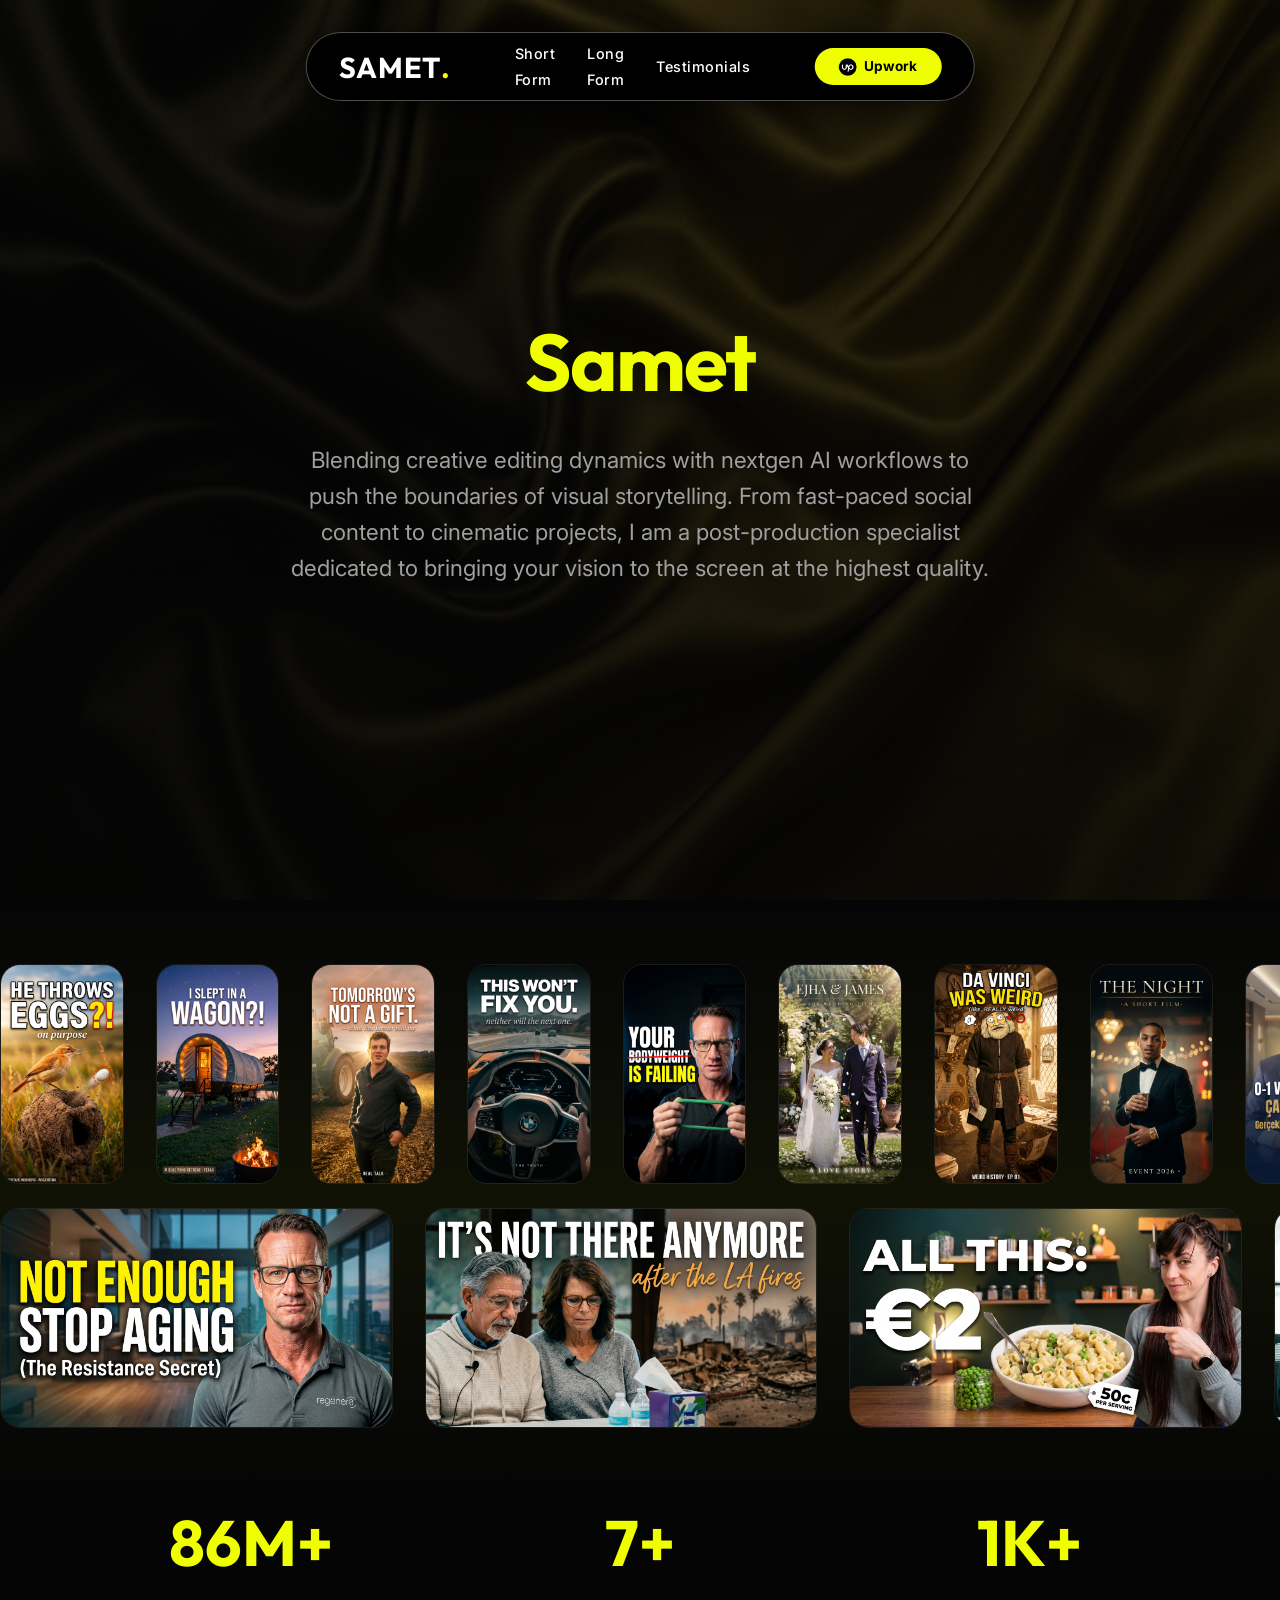
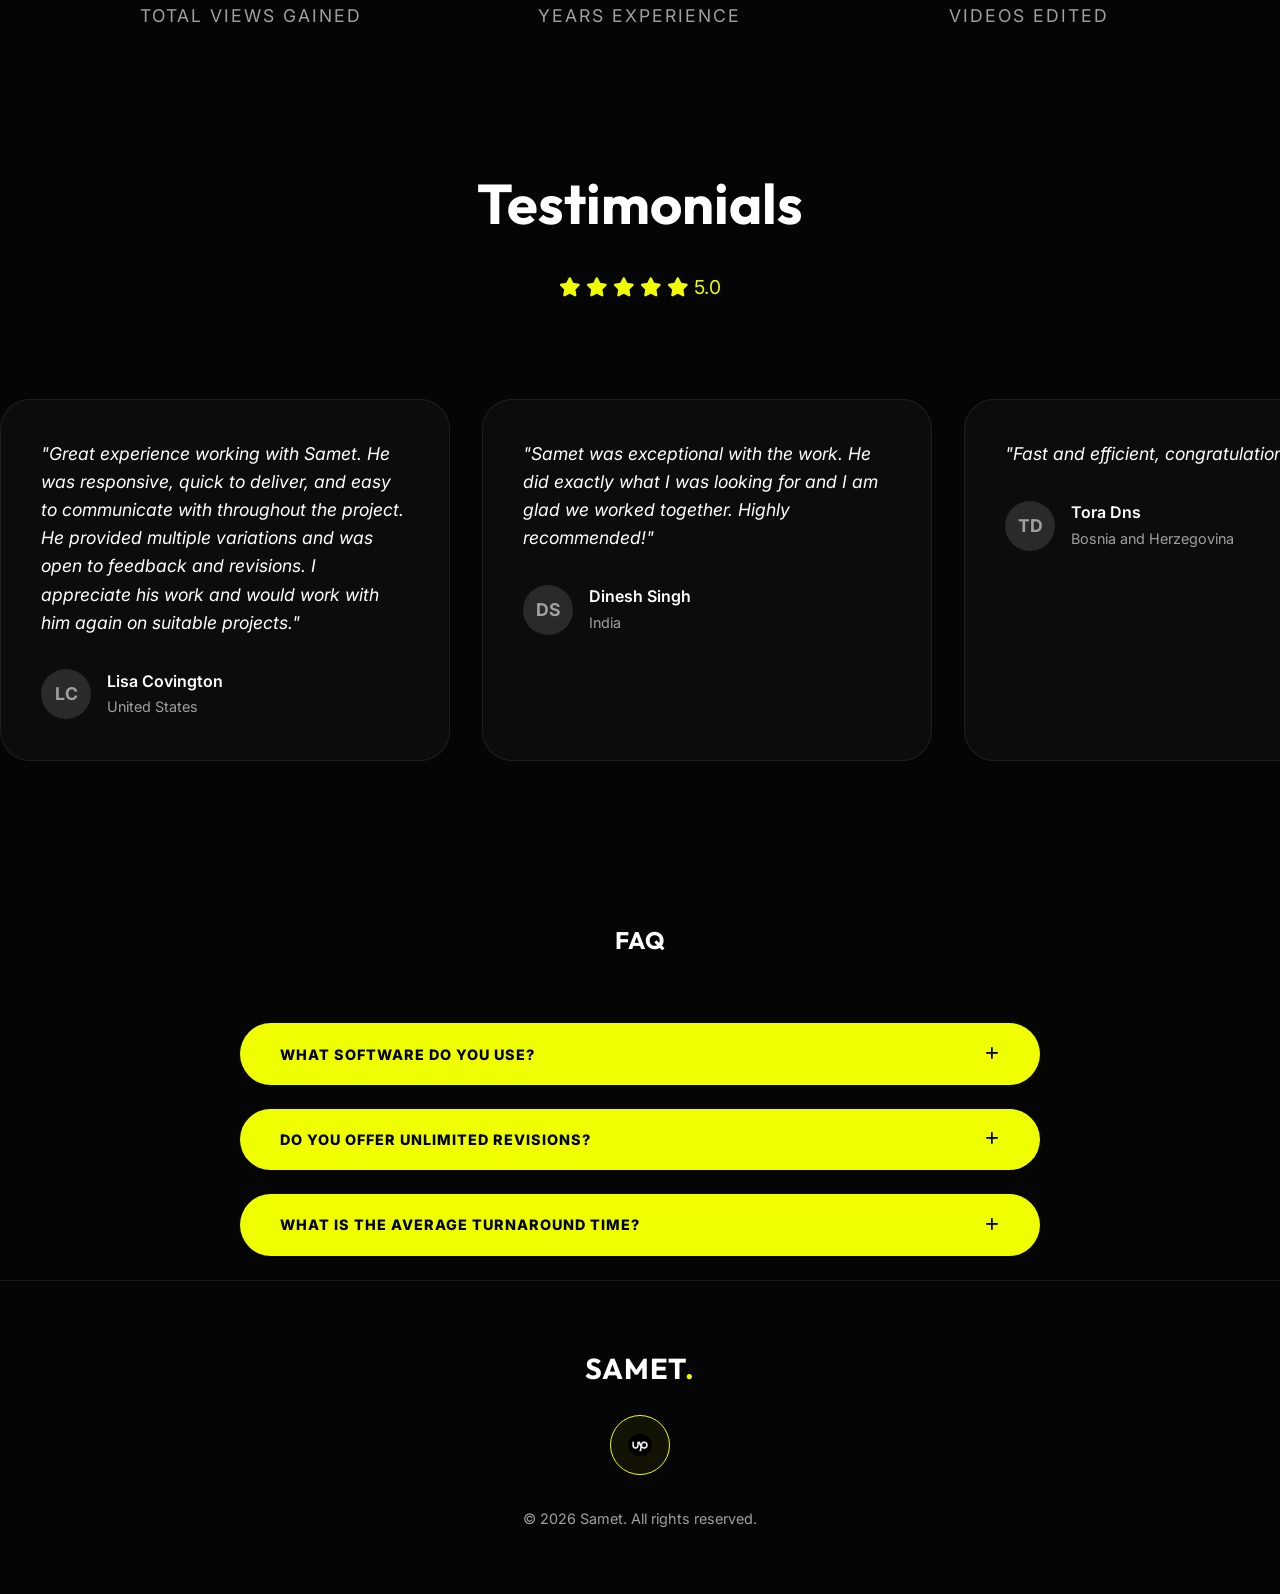
==== commit 41924014: "Update portfolio name from Ibrahim to Samet" ====
--- a/index.html
+++ b/index.html
@@ -3,7 +3,7 @@
 <head>
     <meta charset="UTF-8">
     <meta name="viewport" content="width=device-width, initial-scale=1.0">
-    <title>Ibrahim | Premium Video Editing Portfolio</title>
+    <title>Samet | Premium Video Editing Portfolio</title>
     <meta name="description" content="Professional video editor for top content creators. High conversion, retention-focused editing.">
     <link rel="stylesheet" href="style.css">
     <link rel="icon" type="image/png" href="logo.png">
@@ -13,12 +13,15 @@
 
     <nav>
         <div class="nav-capsule">
-            <a href="#" class="nav-logo"><img src="logoyazi.png" alt="IBRAHIM."></a>
+            <a href="#" class="nav-logo" style="font-size: 1.8rem; color: #fff; letter-spacing: 1px; text-decoration: none;">SAMET<span style="color: var(--primary-color);">.</span></a>
             <ul class="nav-links">
                 <li><a href="short.html" id="nav-short-form">Short Form</a></li>
                 <li><a href="long.html" id="nav-long-form">Long Form</a></li>
                 <li><a href="#testimonials">Testimonials</a></li>
             </ul>
+            <a href="https://www.upwork.com/freelancers/~013fd8ff4d81ea046d" target="_blank" class="nav-cta" style="border-radius: 100px; display: inline-flex; align-items: center; gap: 0.5rem; padding: 0.5rem 1.5rem;">
+                <img src="upwork-icon.png" alt="Upwork" style="width: 18px; height: 18px; object-fit: contain;"> Upwork
+            </a>
         </div>
     </nav>
 
@@ -27,7 +30,7 @@
         <section class="hero" id="home">
             <div class="hero-glow"></div>
             <div class="container">
-                <h1 data-reveal>Ibrahim</h1>
+                <h1 data-reveal>Samet</h1>
                 <p data-reveal>Blending creative editing dynamics with nextgen AI workflows to push the boundaries of visual storytelling. From fast-paced social content to cinematic projects, I am a post-production specialist dedicated to bringing your vision to the screen at the highest quality.</p>
             </div>
         </section>
@@ -114,7 +117,7 @@
                 <div class="testimonial-track">
                     <!-- First set of cards -->
                     <div class="testimonial-card">
-                        <p>"Great experience working with Ibrahim. He was responsive, quick to deliver, and easy to communicate with throughout the project. He provided multiple variations and was open to feedback and revisions. I appreciate his work and would work with him again on suitable projects."</p>
+                        <p>"Great experience working with Samet. He was responsive, quick to deliver, and easy to communicate with throughout the project. He provided multiple variations and was open to feedback and revisions. I appreciate his work and would work with him again on suitable projects."</p>
                         <div class="user-info">
                             <div class="avatar-placeholder">LC</div>
                             <div class="user-details">
@@ -124,7 +127,7 @@
                         </div>
                     </div>
                     <div class="testimonial-card">
-                        <p>"Ibrahim was exceptional with the work. He did exactly what I was looking for and I am glad we worked together. Highly recommended!"</p>
+                        <p>"Samet was exceptional with the work. He did exactly what I was looking for and I am glad we worked together. Highly recommended!"</p>
                         <div class="user-info">
                             <div class="avatar-placeholder">DS</div>
                             <div class="user-details">
@@ -165,7 +168,7 @@
                     </div>
                     <!-- Duplicate set for seamless loop -->
                     <div class="testimonial-card">
-                        <p>"Great experience working with Ibrahim. He was responsive, quick to deliver, and easy to communicate with throughout the project. He provided multiple variations and was open to feedback and revisions. I appreciate his work and would work with him again on suitable projects."</p>
+                        <p>"Great experience working with Samet. He was responsive, quick to deliver, and easy to communicate with throughout the project. He provided multiple variations and was open to feedback and revisions. I appreciate his work and would work with him again on suitable projects."</p>
                         <div class="user-info">
                             <div class="avatar-placeholder">LC</div>
                             <div class="user-details">
@@ -175,7 +178,7 @@
                         </div>
                     </div>
                     <div class="testimonial-card">
-                        <p>"Ibrahim was exceptional with the work. He did exactly what I was looking for and I am glad we worked together. Highly recommended!"</p>
+                        <p>"Samet was exceptional with the work. He did exactly what I was looking for and I am glad we worked together. Highly recommended!"</p>
                         <div class="user-info">
                             <div class="avatar-placeholder">DS</div>
                             <div class="user-details">
@@ -242,9 +245,14 @@
 
     <footer>
         <div class="container">
-            <a href="#" class="nav-logo" style="display: inline-block; margin-bottom: 2rem;"><img src="logoyazi.png" alt="IBRAHIM."></a>
+            <a href="#" class="nav-logo" style="display: inline-block; margin-bottom: 1.5rem; font-size: 1.8rem; color: #fff; letter-spacing: 1px; text-decoration: none;">SAMET<span style="color: var(--primary-color);">.</span></a>
+            <div class="footer-socials">
+                <a href="https://www.upwork.com/freelancers/~013fd8ff4d81ea046d" target="_blank" title="Upwork">
+                    <img src="upwork-icon.png" alt="Upwork" style="width: 24px; height: 24px; object-fit: contain;">
+                </a>
+            </div>
             <div class="footer-bottom">
-                &copy; 2026 İbrahim CİCİK. All rights reserved.
+                &copy; 2026 Samet. All rights reserved.
             </div>
         </div>
     </footer>
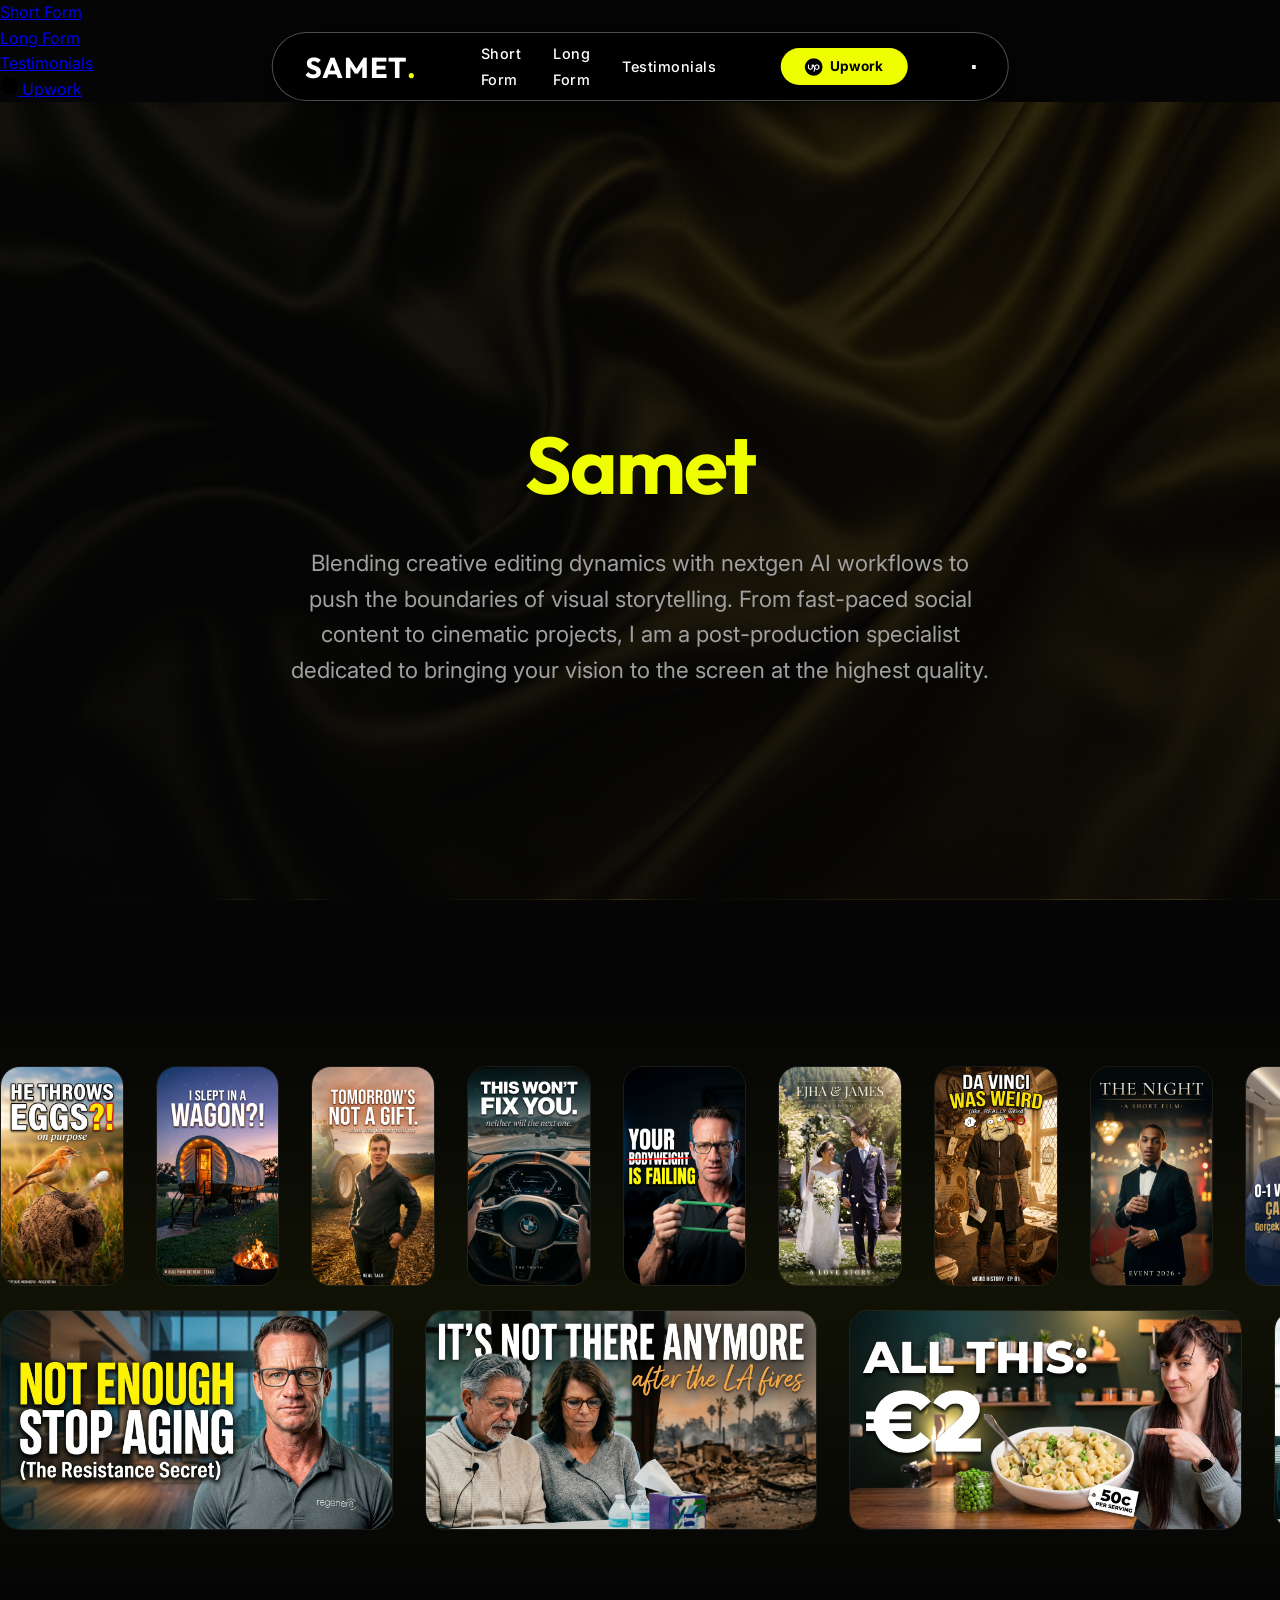
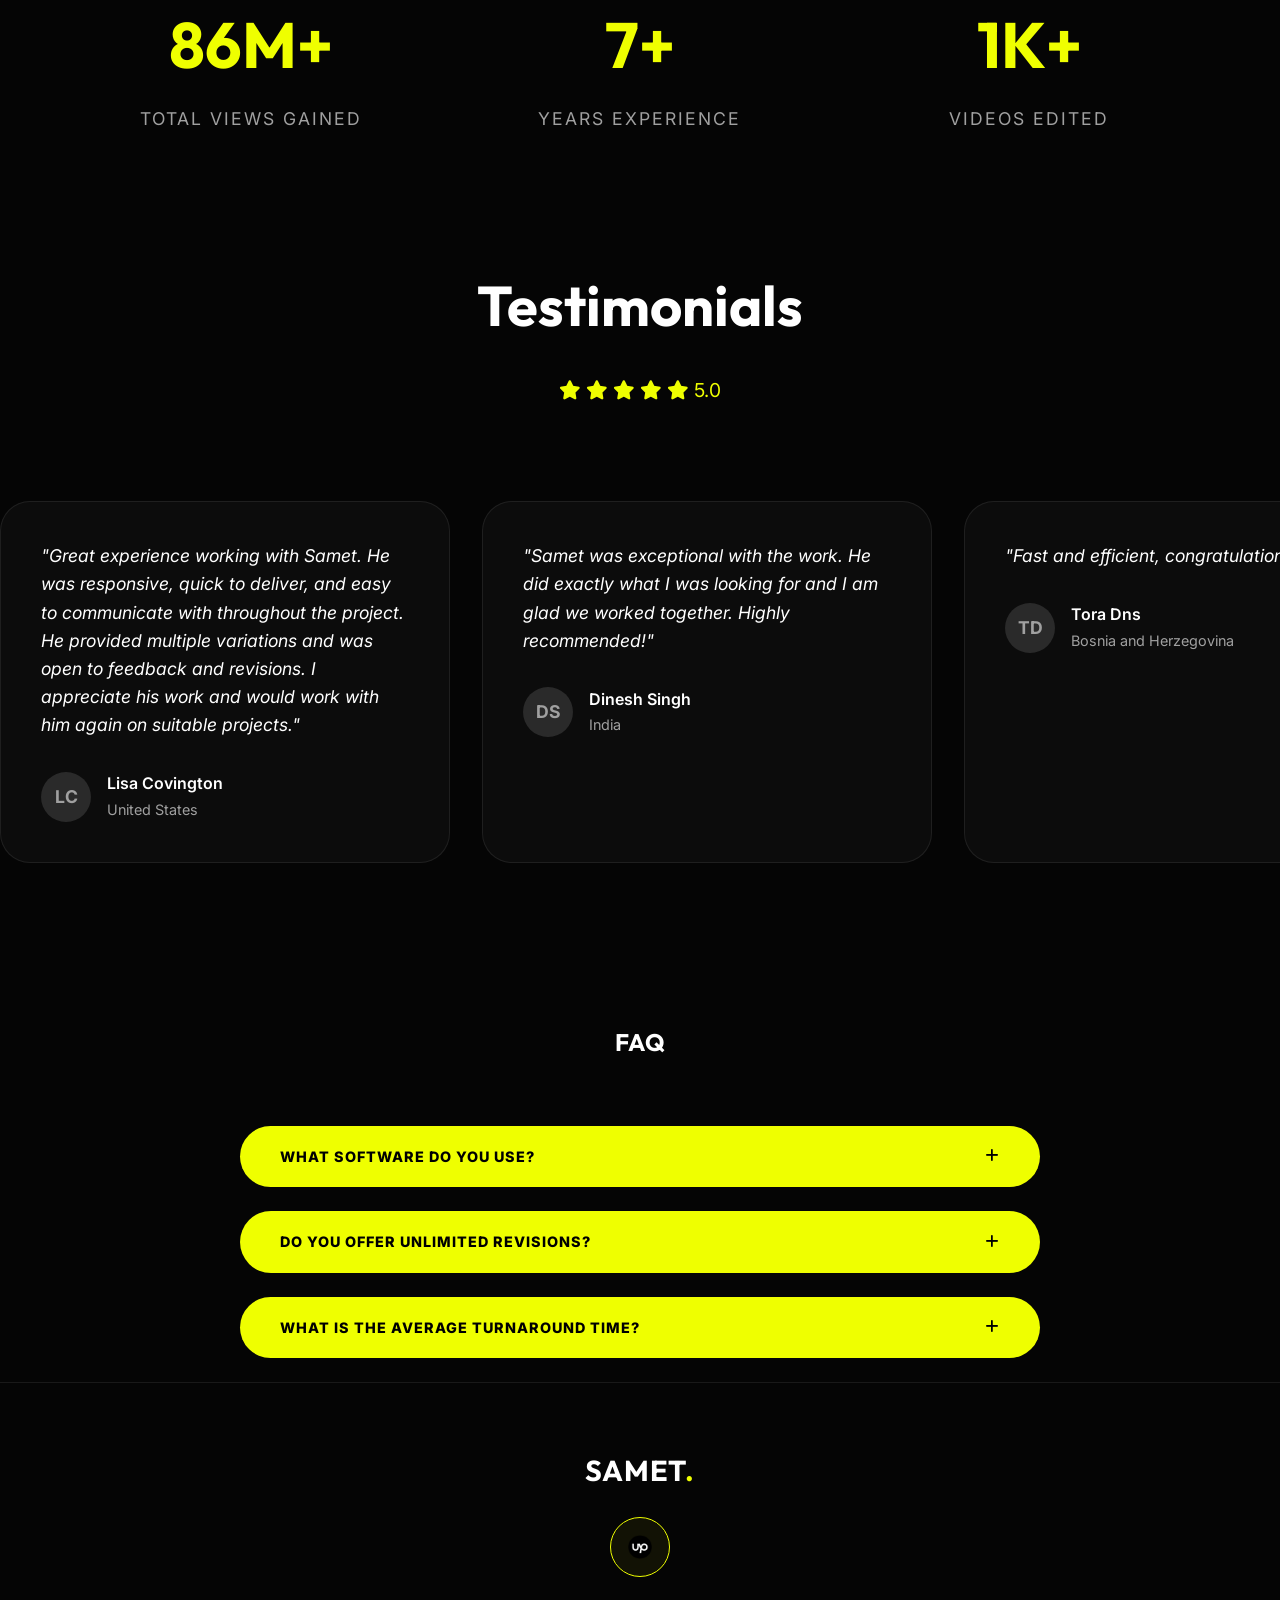
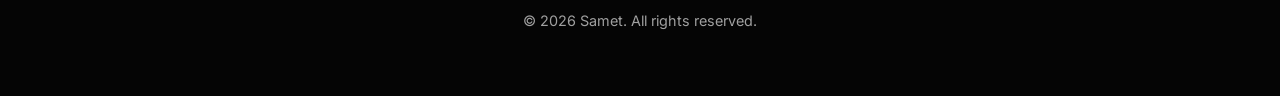
==== commit 4e2cbbf4: "Update index.html" ====
--- a/index.html
+++ b/index.html
@@ -22,8 +22,23 @@
             <a href="https://www.upwork.com/freelancers/~013fd8ff4d81ea046d" target="_blank" class="nav-cta" style="border-radius: 100px; display: inline-flex; align-items: center; gap: 0.5rem; padding: 0.5rem 1.5rem;">
                 <img src="upwork-icon.png" alt="Upwork" style="width: 18px; height: 18px; object-fit: contain;"> Upwork
             </a>
+            <button class="mobile-menu-btn" aria-label="Toggle Menu">
+                <span class="bar"></span>
+                <span class="bar"></span>
+                <span class="bar"></span>
+            </button>
         </div>
     </nav>
+
+    <!-- Mobile Menu Overlay -->
+    <div class="mobile-menu-overlay">
+        <ul class="mobile-nav-links">
+            <li><a href="short.html">Short Form</a></li>
+            <li><a href="long.html">Long Form</a></li>
+            <li><a href="#testimonials">Testimonials</a></li>
+            <li><a href="https://www.upwork.com/freelancers/~013fd8ff4d81ea046d" target="_blank" class="mobile-upwork-btn"><img src="upwork-icon.png" alt="Upwork" style="height: 18px; filter: brightness(0);"> Upwork</a></li>
+        </ul>
+    </div>
 
     <main>
         <!-- Hero Section -->
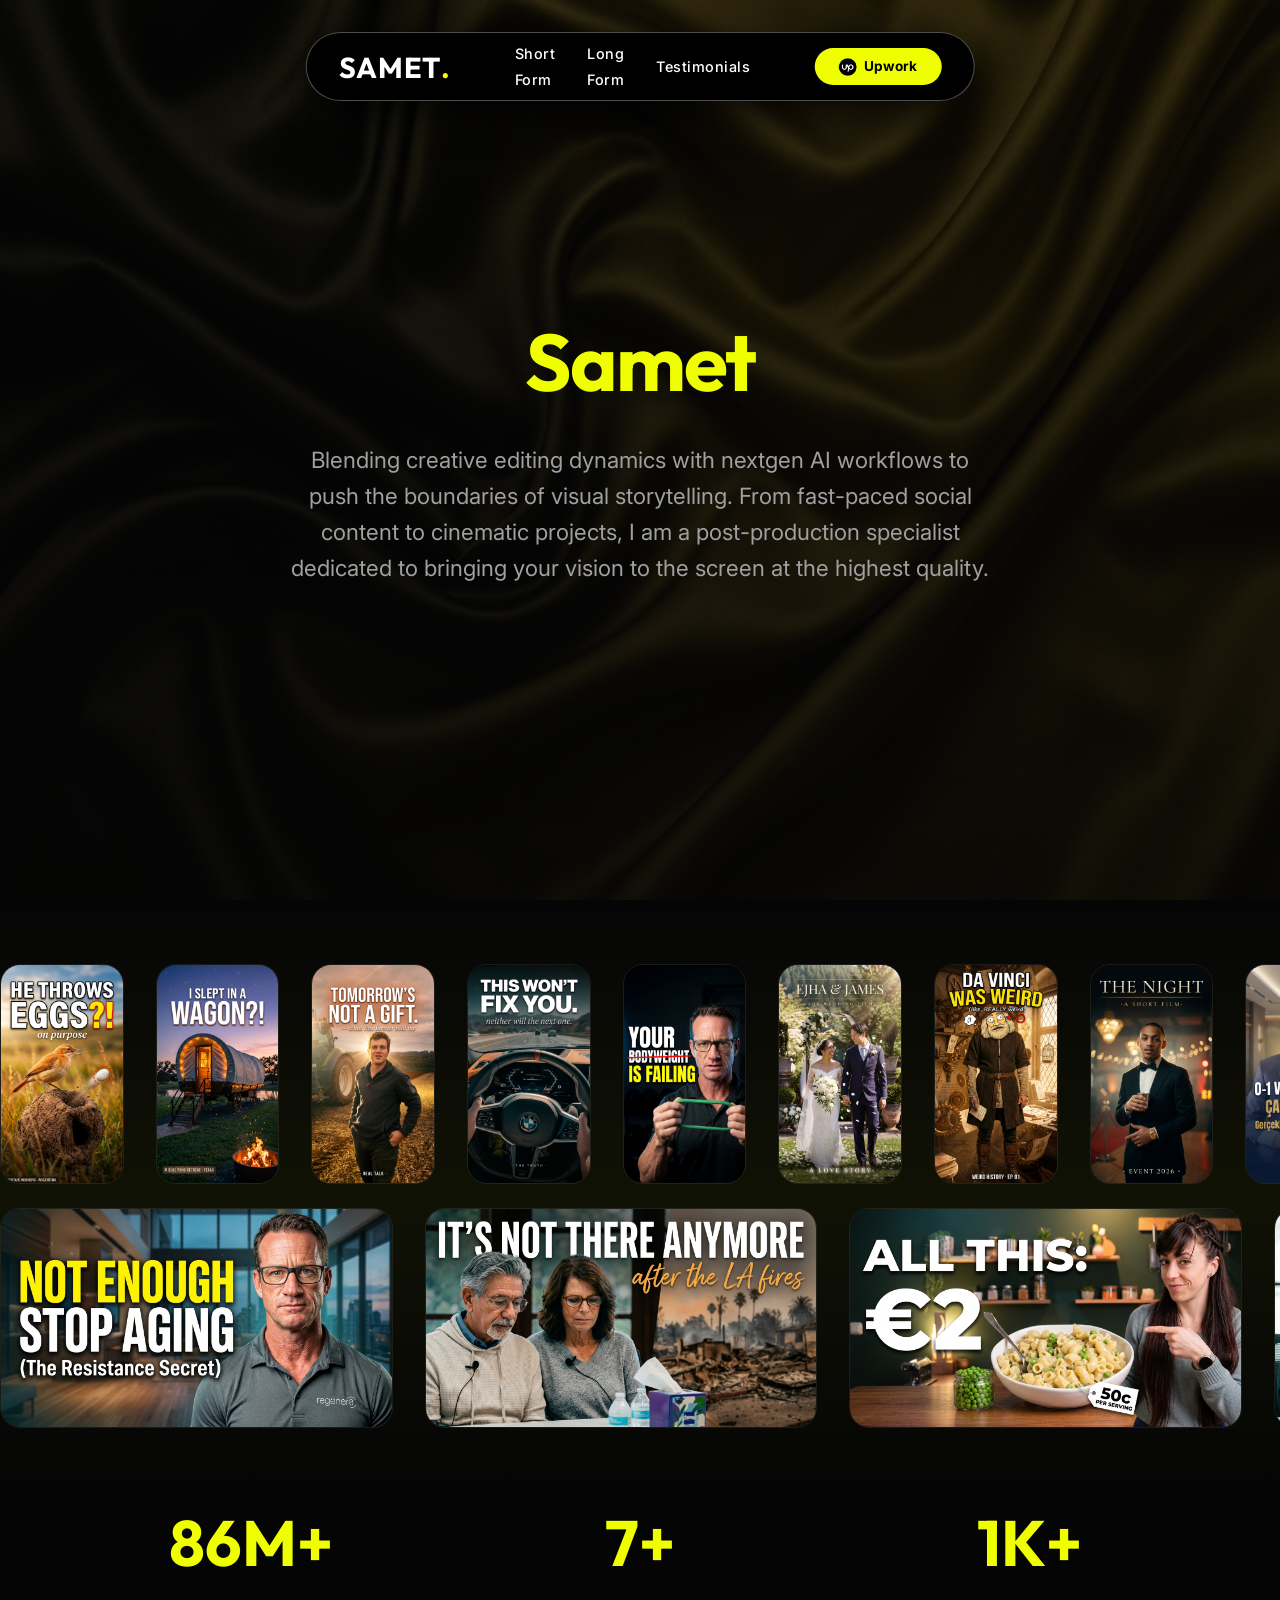
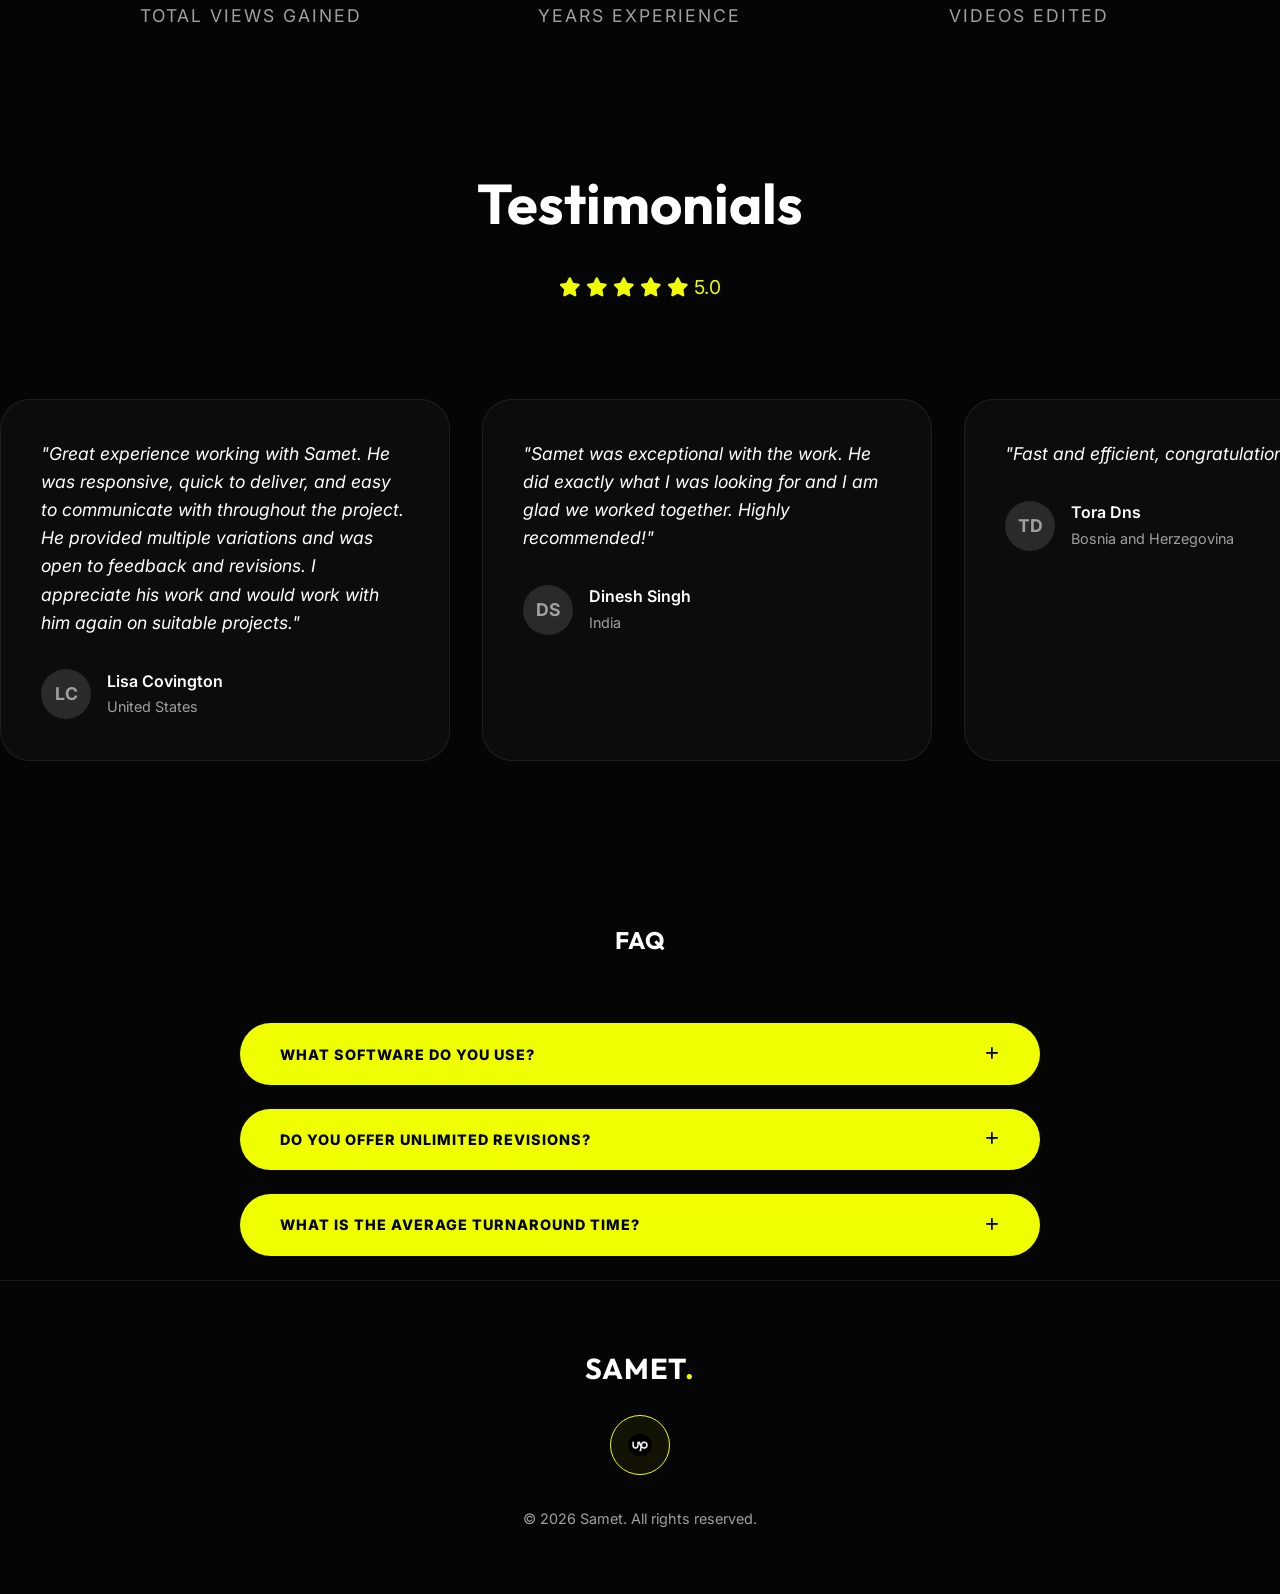
==== commit 7eeaf089: "Update index.html" ====
--- a/index.html
+++ b/index.html
@@ -5,7 +5,7 @@
     <meta name="viewport" content="width=device-width, initial-scale=1.0">
     <title>Samet | Premium Video Editing Portfolio</title>
     <meta name="description" content="Professional video editor for top content creators. High conversion, retention-focused editing.">
-    <link rel="stylesheet" href="style.css">
+    <link rel="stylesheet" href="style.css?v=1.1">
     <link rel="icon" type="image/png" href="logo.png">
     <link rel="stylesheet" href="https://cdnjs.cloudflare.com/ajax/libs/font-awesome/6.4.0/css/all.min.css">
 </head>
@@ -22,7 +22,7 @@
             <a href="https://www.upwork.com/freelancers/~013fd8ff4d81ea046d" target="_blank" class="nav-cta" style="border-radius: 100px; display: inline-flex; align-items: center; gap: 0.5rem; padding: 0.5rem 1.5rem;">
                 <img src="upwork-icon.png" alt="Upwork" style="width: 18px; height: 18px; object-fit: contain;"> Upwork
             </a>
-            <button class="mobile-menu-btn" aria-label="Toggle Menu">
+            <button class="mobile-menu-btn" style="display: none;" aria-label="Toggle Menu">
                 <span class="bar"></span>
                 <span class="bar"></span>
                 <span class="bar"></span>
@@ -31,7 +31,7 @@
     </nav>
 
     <!-- Mobile Menu Overlay -->
-    <div class="mobile-menu-overlay">
+    <div class="mobile-menu-overlay" style="opacity: 0; pointer-events: none; position: fixed; top: 0; left: 0; width: 100%; height: 100vh;">
         <ul class="mobile-nav-links">
             <li><a href="short.html">Short Form</a></li>
             <li><a href="long.html">Long Form</a></li>
--- a/style.css
+++ b/style.css
@@ -572,3 +572,122 @@
     .steps-container { grid-template-columns: 1fr; }
     .hero-glow { width: 100%; }
 }
+
+/* --- Mobile Menu --- */
+.mobile-menu-btn {
+    display: none;
+    flex-direction: column;
+    justify-content: space-between;
+    width: 24px;
+    height: 16px;
+    background: transparent;
+    border: none;
+    cursor: pointer;
+    z-index: 1001;
+    padding: 0;
+}
+
+.mobile-menu-btn .bar {
+    width: 100%;
+    height: 2px;
+    background-color: #fff;
+    border-radius: 2px;
+    transition: var(--transition);
+}
+
+.mobile-menu-btn.active .bar:nth-child(1) {
+    transform: translateY(7px) rotate(45deg);
+}
+
+.mobile-menu-btn.active .bar:nth-child(2) {
+    opacity: 0;
+}
+
+.mobile-menu-btn.active .bar:nth-child(3) {
+    transform: translateY(-7px) rotate(-45deg);
+}
+
+.mobile-menu-overlay {
+    position: fixed;
+    top: 0;
+    left: 0;
+    width: 100%;
+    height: 100vh;
+    background: rgba(5, 5, 5, 0.98);
+    backdrop-filter: blur(20px);
+    z-index: 999;
+    display: flex;
+    align-items: center;
+    justify-content: center;
+    opacity: 0;
+    pointer-events: none;
+    transition: var(--transition);
+}
+
+.mobile-menu-overlay.active {
+    opacity: 1 !important;
+    pointer-events: auto !important;
+}
+
+.mobile-nav-links {
+    list-style: none;
+    text-align: center;
+    display: flex;
+    flex-direction: column;
+    gap: 2.5rem;
+}
+
+.mobile-nav-links a {
+    text-decoration: none;
+    color: #fff;
+    font-family: 'Outfit', sans-serif;
+    font-size: 2rem;
+    font-weight: 600;
+    transition: var(--transition);
+}
+
+.mobile-nav-links a:hover {
+    color: var(--primary-color);
+}
+
+.mobile-upwork-btn {
+    background: var(--primary-color) !important;
+    color: #000 !important;
+    padding: 0.8rem 2.5rem;
+    border-radius: 50px;
+    font-size: 1.2rem !important;
+    font-weight: 700 !important;
+    display: inline-flex;
+    align-items: center;
+    gap: 0.5rem;
+    margin-top: 1rem;
+}
+
+body.menu-open {
+    overflow: hidden;
+}
+
+@media (max-width: 768px) {
+    .hero h1 { font-size: 3.5rem; }
+    .hero p { font-size: 1.1rem; }
+    .nav-links { display: none; }
+    .nav-cta { display: none; }
+    .mobile-menu-btn { display: flex; }
+    .nav-capsule {
+        gap: 2rem;
+        padding: 0.5rem 1.5rem;
+    }
+    .stats { grid-template-columns: 1fr; gap: 3rem; }
+    .stat-item h2 { font-size: 3rem; }
+    .steps-container { grid-template-columns: 1fr; gap: 2rem; }
+    .testimonial-card {
+        width: 300px;
+        padding: 1.5rem;
+        border-radius: 20px;
+    }
+    .testimonial-card p {
+        font-size: 0.95rem;
+        margin-bottom: 1.5rem;
+    }
+    .hero-glow { width: 100%; }
+}
